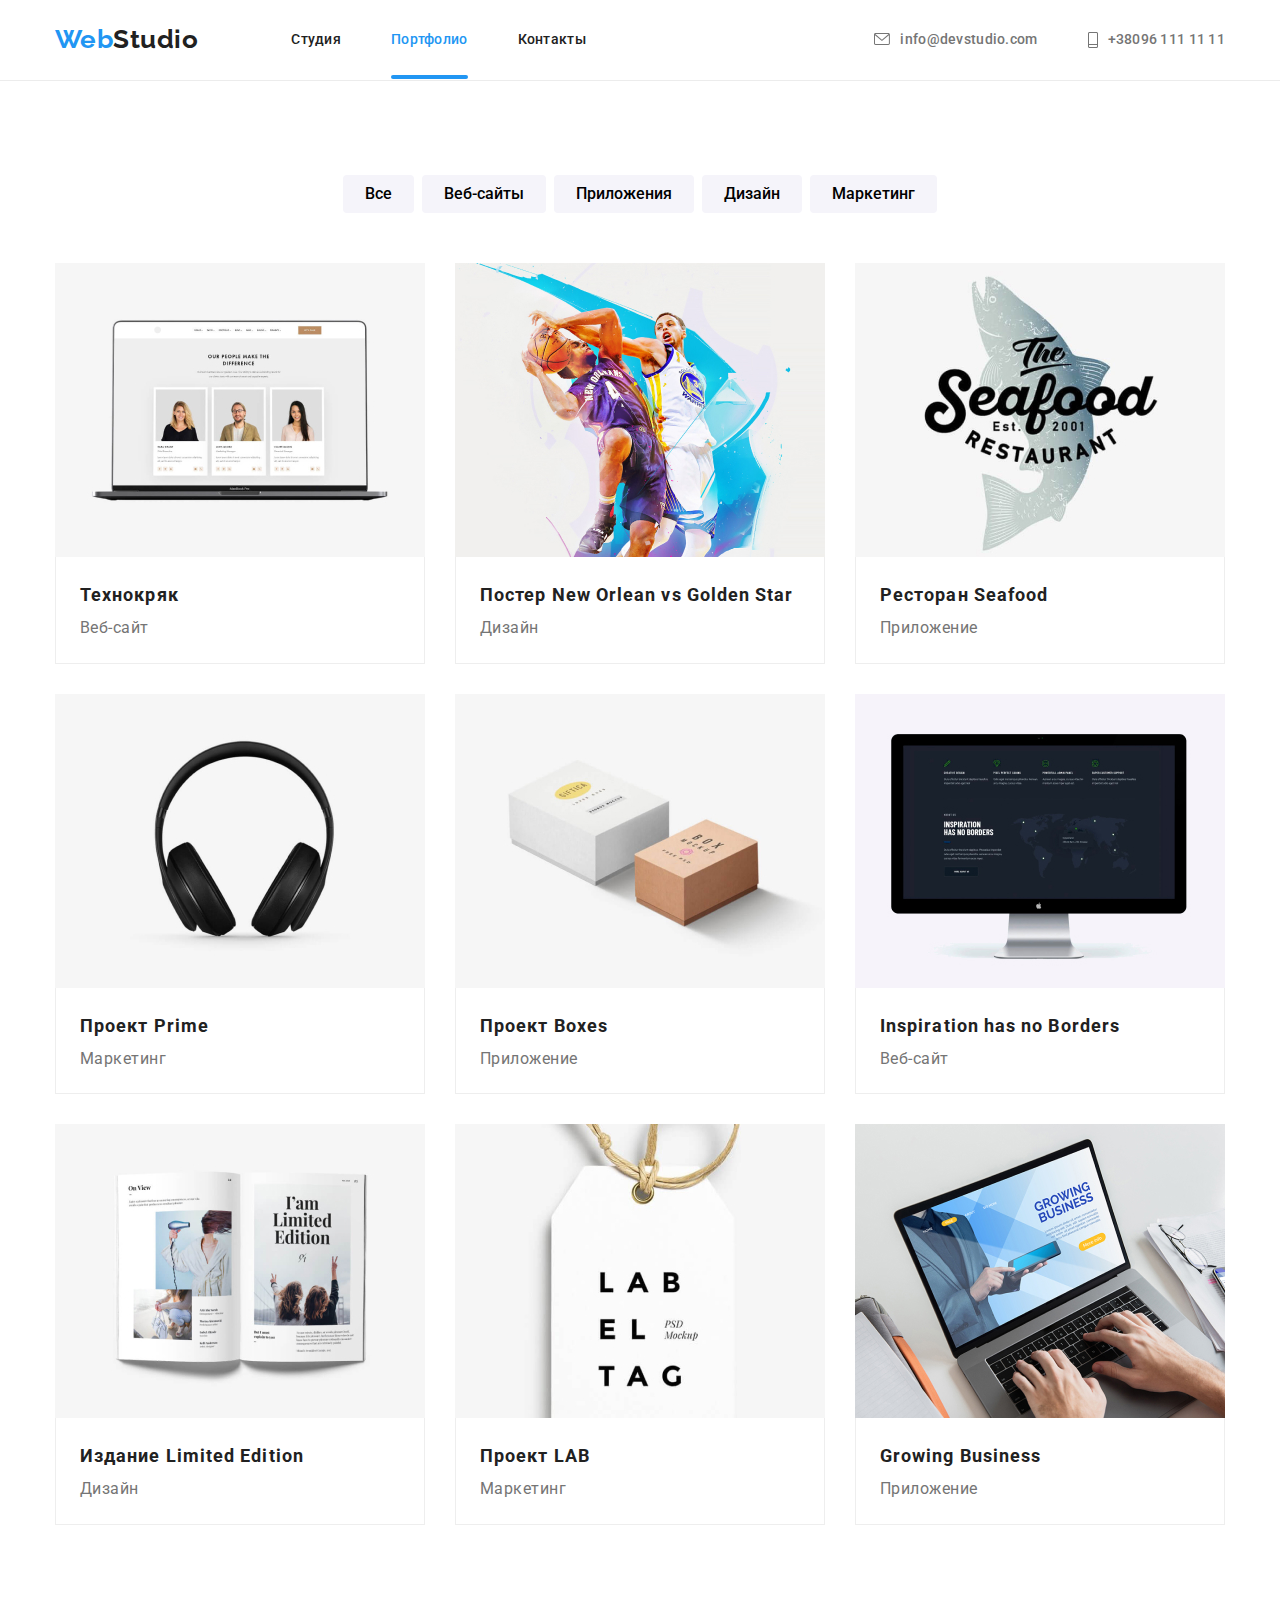
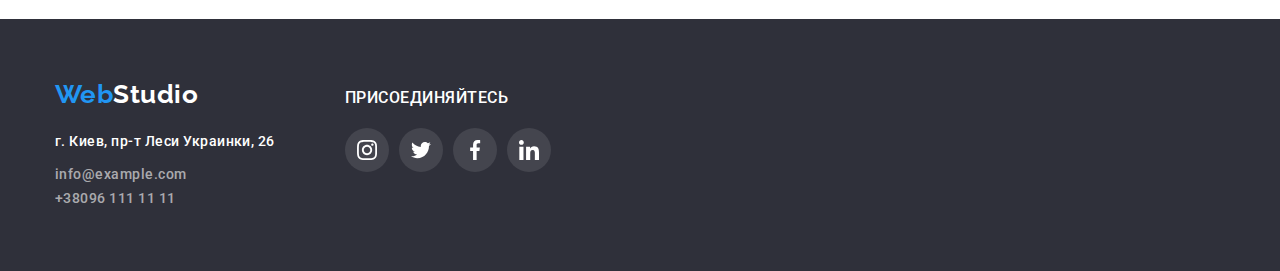
==== portfolio.html @ d7a1a321 "initial commit" ====
<!DOCTYPE html>
<html lang="ru">
  <head>
    <meta charset="UTF-8" />
    <meta name="viewport" content="width=device-width, initial-scale=1.0" />
    <title>Эффективные решения для вашего бизнеса</title>
    <link
      rel="stylesheet"
      href="https://cdnjs.cloudflare.com/ajax/libs/modern-normalize/1.0.0/modern-normalize.min.css"
    />
    <link rel="stylesheet" href="./css/styles.css" />
    <link rel="preconnect" href="https://fonts.gstatic.com" />
    <link
      rel="stylesheet"
      href="https://fonts.googleapis.com/css2?family=Oleo+Script&family=Raleway:wght@700&family=Roboto:wght@400;500;700;900&display=swap"
    />
  </head>
  <body>
    <!--page-top-->
    <header class="header">
      <div class="container">
        <nav class="top-nav">
          <a class="logo-header" lang="en" href="./index.html"
            >Web<span class="logo">Studio</span></a
          >
          <ul class="site-nav">
            <li><a class="site-nav-link" href="./index.html">Студия</a></li>
            <li>
              <a class="site-nav-link current" href="./portfolio.html"
                >Портфолио</a
              >
            </li>
            <li><a class="site-nav-link" href="/">Контакты</a></li>
          </ul>
        </nav>
        <address>
          <ul class="header-contacts">
            <li>
              <a class="link-contacts" href="mailto:info@devstudio.com">
                <svg class="header-mail">
                  <use href="./images/icons/sprite.svg#envelope-hover"></use>
                </svg>
                info@devstudio.com
              </a>
            </li>
            <li>
              <a class="link-contacts" href="tel:+380961111111">
                <svg class="header-phone">
                  <use href="./images/icons/sprite.svg#phone"></use>
                </svg>
                +38096 111 11 11</a
              >
            </li>
          </ul>
        </address>
      </div>
    </header>

    <main>
      <section class="portfolio">
        <div class="container">
          <h1 class="section-title visually-hidden">Проекты</h1>
          <ul class="portfolio-list">
            <li>
              <button type="button" class="portfolio-button">Все</button>
            </li>
            <li>
              <button type="button" class="portfolio-button">Веб-сайты</button>
            </li>
            <li>
              <button type="button" class="portfolio-button">Приложения</button>
            </li>
            <li>
              <button type="button" class="portfolio-button">Дизайн</button>
            </li>
            <li>
              <button type="button" class="portfolio-button">Маркетинг</button>
            </li>
          </ul>

          <h2 class="section-title visually-hidden">Таблица с проектами</h2>
          <ul class="project-list">
            <li class="project-item">
              <a class="project-item-link" href="/">
                <div class="project-photo-wrapper">
                  <img
                    src="images/technocriak.jpg"
                    alt="ноутбук с фото"
                    width="370"
                    height="294"
                  />
                  <p class="overlay">
                    Технокряк это современная площадка распространения
                    коронавируса. Компании используют эту платформу для
                    цифрового шпионажа и атак на защищённые сервера конкурентов.
                  </p>
                </div>
                <div class="project-content">
                  <h3 class="project-name">Технокряк</h3>
                  <p class="text">Веб-сайт</p>
                </div>
              </a>
            </li>
            <li class="project-item">
              <a class="project-item-link" href="/">
                <div class="project-photo-wrapper">
                  <img
                    src="images/basket-playersjpg.jpg"
                    alt="баскетболисты с мячом"
                    width="370"
                    height="294"
                  />
                  <p class="overlay">
                    Технокряк это современная площадка распространения
                    коронавируса. Компании используют эту платформу для
                    цифрового шпионажа и атак на защищённые сервера конкурентов.
                  </p>
                </div>
                <div class="project-content">
                  <h3 class="project-name">Постер New Orlean vs Golden Star</h3>
                  <p class="text">Дизайн</p>
                </div>
              </a>
            </li>
            <li class="project-item">
              <a class="project-item-link" href="/">
                <div class="project-photo-wrapper">
                  <img
                    src="images/rest-logo.jpg"
                    alt="логотип ресторана"
                    width="370"
                    height="294"
                  />
                  <p class="overlay">
                    Технокряк это современная площадка распространения
                    коронавируса. Компании используют эту платформу для
                    цифрового шпионажа и атак на защищённые сервера конкурентов.
                  </p>
                </div>
                <div class="project-content">
                  <h3 class="project-name">Ресторан Seafood</h3>
                  <p class="text">Приложение</p>
                </div>
              </a>
            </li>
            <li class="project-item">
              <a class="project-item-link" href="/">
                <div class="project-photo-wrapper">
                  <img
                    src="images/headphones.jpg"
                    alt="наушники"
                    width="370"
                    height="294"
                  />
                  <p class="overlay">
                    Технокряк это современная площадка распространения
                    коронавируса. Компании используют эту платформу для
                    цифрового шпионажа и атак на защищённые сервера конкурентов.
                  </p>
                </div>
                <div class="project-content">
                  <h3 class="project-name">Проект Prime</h3>
                  <p class="text">Маркетинг</p>
                </div>
              </a>
            </li>
            <li class="project-item">
              <a class="project-item-link" href="/">
                <div class="project-photo-wrapper">
                  <img
                    src="images/boxes.jpg"
                    alt="две коробки"
                    width="370"
                    height="294"
                  />
                  <p class="overlay">
                    Технокряк это современная площадка распространения
                    коронавируса. Компании используют эту платформу для
                    цифрового шпионажа и атак на защищённые сервера конкурентов.
                  </p>
                </div>
                <div class="project-content">
                  <h3 class="project-name">Проект Boxes</h3>
                  <p class="text">Приложение</p>
                </div>
              </a>
            </li>
            <li class="project-item">
              <a class="project-item-link" href="/">
                <div class="project-photo-wrapper">
                  <img
                    src="images/inspiration.jpg"
                    alt="монитор с идеями для вдохновения"
                    width="370"
                    height="294"
                  />
                  <p class="overlay">
                    Технокряк это современная площадка распространения
                    коронавируса. Компании используют эту платформу для
                    цифрового шпионажа и атак на защищённые сервера конкурентов.
                  </p>
                </div>
                <div class="project-content">
                  <h3 class="project-name">Inspiration has no Borders</h3>
                  <p class="text">Веб-сайт</p>
                </div>
              </a>
            </li>
            <li class="project-item">
              <a class="project-item-link" href="/">
                <div class="project-photo-wrapper">
                  <img
                    src="images/magazine.jpg"
                    alt="раскрытый журнал"
                    width="370"
                    height="294"
                  />
                  <p class="overlay">
                    Технокряк это современная площадка распространения
                    коронавируса. Компании используют эту платформу для
                    цифрового шпионажа и атак на защищённые сервера конкурентов.
                  </p>
                </div>
                <div class="project-content">
                  <h3 class="project-name">Издание Limited Edition</h3>
                  <p class="text">Дизайн</p>
                </div>
              </a>
            </li>
            <li class="project-item">
              <a class="project-item-link" href="/">
                <div class="project-photo-wrapper">
                  <img
                    src="images/lab-proj.jpg"
                    alt="бирка"
                    width="370"
                    height="294"
                  />
                  <p class="overlay">
                    Технокряк это современная площадка распространения
                    коронавируса. Компании используют эту платформу для
                    цифрового шпионажа и атак на защищённые сервера конкурентов.
                  </p>
                </div>
                <div class="project-content">
                  <h3 class="project-name">Проект LAB</h3>
                  <p class="text">Маркетинг</p>
                </div>
              </a>
            </li>
            <li class="project-item">
              <a class="project-item-link" href="/">
                <div class="project-photo-wrapper">
                  <img
                    src="images/grow-bsns.jpg"
                    alt="открытый ноутбук"
                    width="370"
                    height="294"
                  />
                  <p class="overlay">
                    Технокряк это современная площадка распространения
                    коронавируса. Компании используют эту платформу для
                    цифрового шпионажа и атак на защищённые сервера конкурентов.
                  </p>
                </div>
                <div class="project-content">
                  <h3 class="project-name">Growing Business</h3>
                  <p class="text">Приложение</p>
                </div>
              </a>
            </li>
          </ul>
        </div>
      </section>
    </main>
    <!--footer-->
    <footer class="footer">
      <div class="container">
        <div class="footer-container-address">
          <a class="logo-footer" lang="en" href="/"
            >Web<span class="logo">Studio</span></a
          >
          <address>
            <ul>
              <li class="footer-adress">г. Киев, пр-т Леси Украинки, 26</li>
              <li>
                <a class="footer-contacts" href="mailto:info@example.com"
                  >info@example.com</a
                >
              </li>
              <li>
                <a class="footer-contacts" href="tel:+380961111111">
                  +38096 111 11 11</a
                >
              </li>
            </ul>
          </address>
        </div>

        <div class="social">
          <p class="social-title">Присоединяйтесь</p>
          <ul class="social-network-list">
            <li class="social-network-items">
              <a class="social-link" href="./">
                <svg class="social-icon">
                  <use href="./images/icons/sprite.svg#instagram"></use>
                </svg>
              </a>
            </li>
            <li class="social-network-items">
              <a class="social-link" href="./">
                <svg class="social-icon">
                  <use href="./images/icons/sprite.svg#twitter"></use>
                </svg>
              </a>
            </li>
            <li class="social-network-items">
              <a class="social-link" href="./">
                <svg class="social-icon">
                  <use href="./images/icons/sprite.svg#facebook"></use>
                </svg>
              </a>
            </li>
            <li class="social-network-items">
              <a class="social-link" href="./">
                <svg class="social-icon">
                  <use href="./images/icons/sprite.svg#linkedin"></use>
                </svg>
              </a>
            </li>
          </ul>
        </div>
      </div>
    </footer>
  </body>
</html>
---- css/styles.css ----
/*background-color: #FFFFFF;*/
/*accent-color: 2196F3*/
/*head-text-color: 212121*/
/*text-color: 757575*/
/*banner-background-color: #2F303A;*/
/*banner-text-color: #FFFFFF;*/
/*team-background-color: #F5F4FA;*/

:root {
  --accent-color: #2196f3;
  --head-text-color: #212121;
  --text-color: #757575;
  --primary-white-color: #ffffff;
  --footer-link-color: rgba(255, 255, 255, 0.6);
  --team-background-color: #f5f4fa;
  --banner-background-color: #2f303a;
  --time-hover: 250ms;
  --timing-function: cubic-bezier(0.4, 0, 0.2, 1);
}
h1,
h2,
h3,
h4,
h5,
h6,
p {
  margin: 0;
}

ul,
ol {
  margin: 0;
  padding: 0;
}

img {
  display: block;
}

a,
ul {
  text-decoration: none;
  list-style: none;
  color: inherit;
}

body {
  color: var(--head-text-color);
  background-color: var(--primary-white-color);
  font-family: Roboto, sans-serif;
  font-weight: 500;
  font-style: normal;
  letter-spacing: 0.03em;
}
/*common*/
.visually-hidden {
  position: absolute !important;
  clip: rect(1px 1px 1px 1px); /* IE6, IE7 */
  clip: rect(1px, 1px, 1px, 1px);
  padding: 0 !important;
  border: 0 !important;
  height: 1px !important;
  width: 1px !important;
  overflow: hidden;
}

.section-title {
  color: var(--head-text-color);
  font-weight: 700;
  font-size: 36px;
  line-height: 1.16;
  text-align: center;

  margin-bottom: 50px;
}

.container {
  width: 1200px;
  padding-left: 15px;
  padding-right: 15px;
  margin-left: auto;
  margin-right: auto;
  text-align: center;
}

/*top-nav*/
.header {
  padding-top: 24px;
  padding-bottom: 25px;

  border-bottom: 1px solid #ececec;
}

.header .container {
  display: flex;
  align-items: center;
  justify-content: space-between;
}

.top-nav {
  background-color: var(--primary-white-color);
  display: flex;
  align-items: center;
}

.logo-header {
  font-family: Raleway;
  font-style: normal;
  font-weight: bold;
  font-size: 26px;
  line-height: 31px;
  color: var(--accent-color);
}

.logo {
  color: var(--head-text-color);
  margin-right: 93px;
}

.site-nav {
  font-family: inherit;
  font-style: normal;
  font-weight: 500;
  font-size: 14px;
  line-height: 1.14;
  letter-spacing: 0.02em;
  display: flex;
  align-items: center;
}

.site-nav > li:not(:last-child),
.header-contacts > li:not(:last-child) {
  margin-right: 50px;
}
.site-nav-link {
  color: var(--head-text-color);
  position: relative;
  padding-bottom: 32px;
  padding-top: 32px;
  transition: color var(--time-hover) var(--timing-function);
}

.site-nav .site-nav-link:hover,
.site-nav .site-nav-link:focus,
.site-nav .site-nav-link:active {
  color: var(--accent-color);
}

.current {
  color: var(--accent-color);
  position: relative;
}
.current::after {
  display: block;
  content: "";
  width: 100%;
  height: 4px;
  border-radius: 2px;
  background-color: var(--accent-color);

  position: absolute;
  bottom: 0;
}

.header-contacts {
  display: flex;
  align-items: center;
  margin-left: auto;
}

.link-contacts {
  color: var(--text-color);
  font-family: inherit;
  font-style: normal;
  font-size: 14px;
  line-height: 1.14;
  letter-spacing: 0.02em;

  display: flex;
  align-items: center;
  fill: currentColor;
  transition: color var(--time-hover) var(--timing-function);
}

.link-contacts:hover,
.link-contacts:focus {
  color: var(--accent-color);
}

.header-mail {
  width: 16px;
  height: 12px;
  display: flex;
  margin-right: 10px;
}
.header-phone {
  width: 10px;
  height: 16px;
  display: flex;
  margin-right: 10px;
}
/*banner*/
.banner {
  background-color: var(--banner-background-color);
  padding-top: 200px;
  padding-bottom: 200px;

  background-image: linear-gradient(
      rgba(47, 48, 58, 0.1),
      rgba(47, 48, 58, 0.1)
    ),
    url("../images/banner.jpg");
  background-size: cover;
  background-repeat: no-repeat;
  background-position: center;
}
.banner-container {
  margin-left: auto;
  margin-right: auto;
  width: 696px;
}
.banner-title {
  color: var(--primary-white-color);
  font-weight: 900;
  font-size: 44px;
  line-height: 1.36;
  text-align: center;
  letter-spacing: 0.06em;
  text-transform: uppercase;

  margin-bottom: 30px;
  padding: 0;
}
.banner-button {
  font-size: 16px;
  font-weight: 700;
  line-height: 1.87;
  text-align: center;
  color: var(--primary-white-color);

  padding: 10px 32px;
  min-width: 200px;
  background-color: var(--accent-color);
  box-shadow: 0px 4px 4px rgba(0, 0, 0, 0.15);
  border: none;
  border-radius: 4px;

  transition: background-color var(--time-hover) var(--timing-function);
}
.banner-button:hover,
.banner-button:focus {
  cursor: pointer;
}
/*after-banner*/
.after-banner {
  padding: 94px 0;
}
.after-banner > .container {
  text-align: left;
}

.after-banner-list > li {
  width: calc((100% - (3 * 30px)) / 4);
}

.after-banner-list {
  display: flex;
}

.after-banner-list > li:not(:last-child) {
  margin-right: 30px;
}

.section-item {
  color: var(--head-text-color);
  font-weight: 700;
  font-size: 14px;
  line-height: 1.14;

  text-transform: uppercase;

  margin-top: 0;
  margin-bottom: 10px;
}

.description {
  color: var(--text-color);
  font-style: normal;
  font-weight: normal;
  font-size: 14px;
  line-height: 1.71;

  margin-top: 0;
  margin-bottom: 0;
}

.info-icons-list {
  display: flex;
  justify-content: center;
  padding-top: 25px;
  padding-bottom: 25px;
  border-radius: 4px;
  background-color: #f5f4fa;
  margin-bottom: 30px;
}

/*what-we-do*/
.what-we-do {
  padding-bottom: 94px;
}

.images-list {
  display: flex;
}

.images-list > li:not(:last-child) {
  margin-right: 30px;
}
.thumb {
  position: relative;
}
.what-we-do-text {
  position: absolute;
  bottom: 0;
  padding-top: 27px;
  padding-bottom: 27px;
  width: 100%;
  font-style: normal;
  font-weight: 700;
  font-size: 14px;
  line-height: 1.14;
  text-align: center;
  text-transform: uppercase;
  color: var(--primary-white-color);
  background: rgba(47, 48, 58, 0.8);
}
/*our-team*/
.section-our-team {
  background-color: var(--team-background-color);
  color: var(--head-text-color);

  padding: 94px 0;
}

.team-list {
  display: flex;
}
.team-list > li {
  background-color: var(--primary-white-color);
  box-shadow: 0px 1px 3px rgba(0, 0, 0, 0.12), 0px 1px 1px rgba(0, 0, 0, 0.14),
    0px 2px 1px rgba(0, 0, 0, 0.2);
  border-radius: 0px 0px 4px 4px;
}
.team-list > li:not(:last-child) {
  margin-right: 30px;
}

.member-card {
  padding: 30px;
}
.team-member {
  font-weight: 500;
  font-size: 16px;
  line-height: 1.18;

  color: var(--head-text-color);

  margin-bottom: 10px;
}

.occupation {
  font-weight: 400;
  font-size: 16px;
  line-height: 1.18;

  color: var(--text-color);
}
.team-social-list {
  display: flex;
  margin-top: 16px;
  justify-content: center;
}
.team-social-list > li:not(:last-child) {
  margin-right: 10px;
}
.social-link {
  display: flex;
  justify-content: center;
  align-items: center;
  width: 44px;
  height: 44px;
  border-radius: 50%;

  transition: background-color var(--time-hover) var(--timing-function);
}

.social-link:hover,
.social-link:focus {
  background-color: var(--accent-color);
  fill: var(--primary-white-color);
}
.social-link:hover .social-icon,
.social-link:focus .social-icon {
  fill: var(--primary-white-color);
}

.social-icon {
  width: 20px;
  height: 20px;
  fill: #afb1b8;
  transition: fill var(--time-hover) var(--timing-function);
}
/*our-clients*/
.our-clients {
  padding-top: 94px;
  padding-bottom: 94px;
}
.clients-list {
  display: flex;
  justify-content: center;
}
.clients-list > li:not(:last-child) {
  margin-right: 30px;
}

.clients-link {
  display: flex;
  justify-content: center;
  align-items: center;
  width: 170px;
  height: 90px;
  border: 1px solid #afb1b8;
  border-radius: 4px;
  fill: #afb1b8;
  transition: border-color var(--time-hover) var(--timing-function);
}

.clients-link:hover,
.clients-link:focus {
  border: 1px solid var(--accent-color);
}
.clients-link:hover .clients-icon,
.clients-link:focus .clients-icon {
  fill: var(--accent-color);
}
.clients-icon {
  transition: fill var(--time-hover) var(--timing-function);
}
/*footer*/
.footer {
  background-color: var(--banner-background-color);
  font-style: normal;
  padding-top: 60px;
  padding-bottom: 60px;
}
.footer > .container {
  display: flex;
  text-align: left;
  align-items: baseline;
}
.footer-container-address {
  display: flex;
  justify-content: baseline;
  flex-direction: column;
  margin-right: 70px;
}
.logo-footer {
  font-family: Raleway;
  font-style: normal;
  font-weight: bold;
  font-size: 26px;
  line-height: 1.19;

  color: var(--accent-color);
}

.footer .logo {
  color: var(--primary-white-color);
  margin-bottom: 20px;
  margin-right: 0;
  padding: 0;
  display: inline-block;
}

.footer-adress {
  color: var(--primary-white-color);
  font-style: normal;
  font-weight: 500;
  font-size: 14px;
  line-height: 1.71;

  margin-top: 0;
  margin-bottom: 9px;
}

.footer-contacts {
  color: var(--footer-link-color);
  font-style: normal;
  font-weight: 500;
  font-size: 14px;
  line-height: 1.71;

  margin-top: 0;
  margin-bottom: 9px;
  transition: color var(--time-hover) var(--timing-function);
}

.social {
  display: flex;
  flex-direction: column;
}

.social-title {
  font-size: 700;
  color: var(--primary-white-color);
  line-height: 1.14;

  text-transform: uppercase;
}
.social-network-list {
  display: flex;
  align-items: flex-start;
  margin-top: 20px;
}
.social-network-list > li:not(:last-child) {
  margin-right: 10px;
}
.social .social-link {
  background: rgba(255, 255, 255, 0.1);
}
.social .social-icon {
  fill: var(--primary-white-color);
}
.social .social-link:hover,
.social .social-link:focus {
  background: var(--accent-color);
}
/*portfolio*/
.portfolio {
  padding-top: 94px;
  padding-bottom: 94px;
}
.portfolio-list {
  display: flex;
  justify-content: center;
  margin-bottom: 50px;
}
.portfolio-list > li:not(:last-child) {
  margin-right: 8px;
}
.portfolio-button {
  background-color: var(--team-background-color);
  font-size: 16px;
  font-weight: 500;
  line-height: 1.6;
  text-align: center;

  padding: 6px 22px;
  border: none;
  border-radius: 4px;
  transition: color var(--time-hover) var(--timing-function),
    background-color var(--time-hover) var(--timing-function);
}

.portfolio-button:hover,
.portfolio-button:focus,
.portfolio-button:active {
  background-color: var(--accent-color);
  color: var(--primary-white-color);
  cursor: pointer;
}
.project-list {
  display: flex;
  flex-wrap: wrap;

  margin-right: -30px;
  margin-bottom: -30px;
}

.project-content {
  padding: 20px 24px;
  text-align: left;
  border-bottom: 1px solid #eeeeee;
  border-right: 1px solid #eeeeee;
  border-left: 1px solid #eeeeee;
}
.project-item {
  margin-right: 30px;
  margin-bottom: 30px;
  width: calc((100% - (3 * 30px)) / 3);
  box-sizing: border-box;
}
.project-name {
  font-weight: 700;
  font-size: 18px;
  line-height: 2;
  letter-spacing: 0.06em;
  color: var(--head-text-color);

  margin-bottom: 4;
}

.text {
  font-weight: 400;
  font-size: 16px;
  line-height: 1.87;

  color: var(--text-color);

  margin-top: 0;
  margin-bottom: 0;
}
.project-item-link {
  display: block;
  width: 100%;
  height: 100%;
}

.project-item-link:hover,
.project-item-link:focus {
  box-shadow: 0px 1px 1px rgba(0, 0, 0, 0.12), 0px 4px 4px rgba(0, 0, 0, 0.06),
    1px 4px 6px rgba(0, 0, 0, 0.16);
}

.project-photo-wrapper {
  position: relative;
  overflow: hidden;
}
.overlay {
  position: absolute;
  top: 0;
  left: 0;
  width: 100%;
  height: 100%;
  background: rgba(33, 150, 243, 0.9);
  color: var(--primary-white-color);
  text-align: left;
  font-weight: 400;
  font-size: 18px;
  line-height: 1.55;
  padding: 63px 24px;
  overflow: auto;
  transform: translateY(100%);
  transition: transform var(--time-hover) var(--timing-function);
}
.project-item-link:hover .overlay,
.project-item-link:focus .overlay {
  box-shadow: 0px 1px 1px rgba(0, 0, 0, 0.12), 0px 4px 4px rgba(0, 0, 0, 0.06),
    1px 4px 6px rgba(0, 0, 0, 0.16);
  transform: translateY(0);
}

/*modal-window*/
.backdrop {
  position: fixed;
  top: 0;
  left: 0;
  width: 100%;
  height: 100%;
  background: rgba(0, 0, 0, 0.2);

  opacity: 1;
  visibility: visible;
  transition: opacity var(--time-hover) var(--timing-function),
    visibility var(--time-hover) var(--timing-function);
}
.backdrop.is-hidden {
  visibility: hidden;
  opacity: 0;
  pointer-events: none;
}
.modal {
  position: absolute;
  top: 50%;
  left: 50%;
  transform: translate(-50%, -50%);
  transition: transform var(--time-hover) var(--timing-function);
  min-width: 528px;
  min-height: 530px;

  background: var(--primary-white-color);
  box-shadow: 0px 1px 3px rgba(0, 0, 0, 0.12), 0px 1px 1px rgba(0, 0, 0, 0.14),
    0px 2px 1px rgba(0, 0, 0, 0.2);
  border-radius: 4px;
}
.button-close {
  display: block;
  position: absolute;
  top: 8px;
  right: 8px;
  width: 30px;
  height: 30px;
  background: transparent;
  border: 1px solid rgba(0, 0, 0, 0.1);
  border-radius: 50%;
  cursor: pointer;
}
.icon-close {
  position: absolute;
  top: 50%;
  left: 50%;
  transform: translate(-50%, -50%);
  fill: #000000;
}
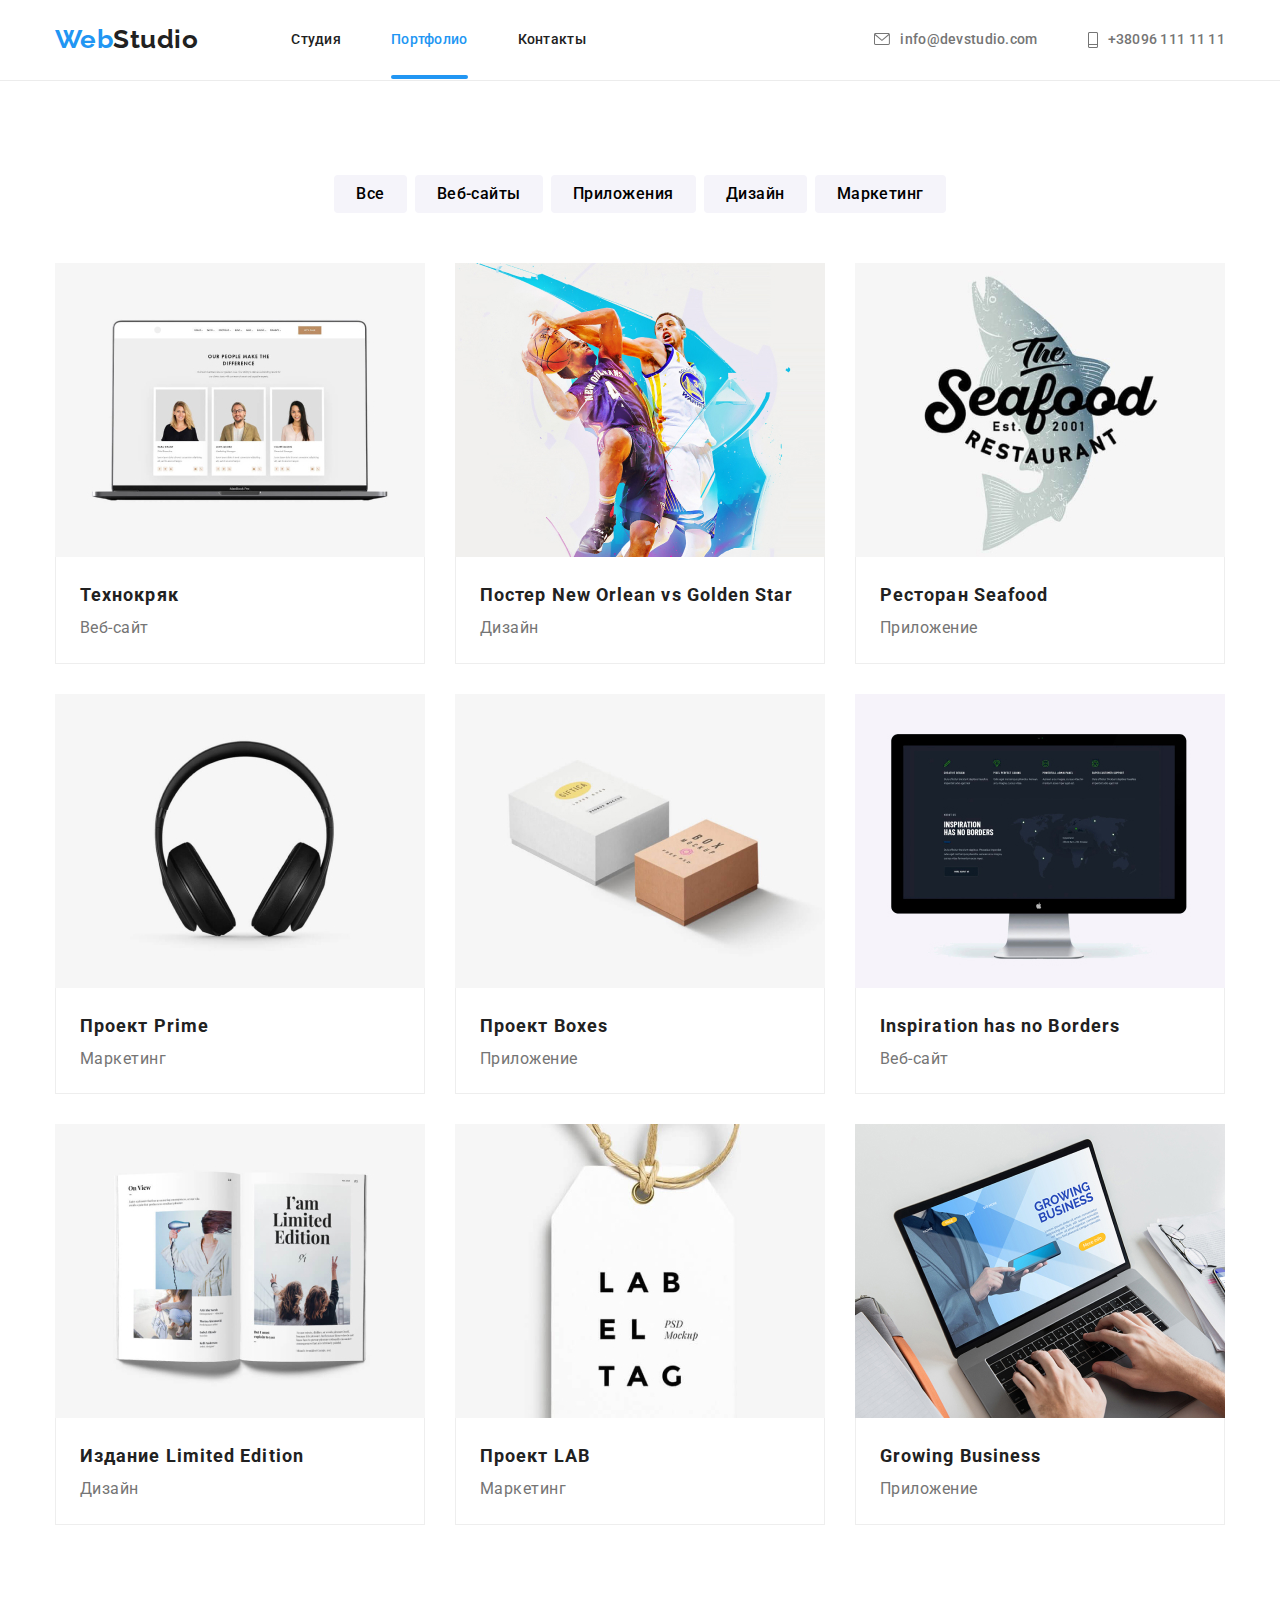
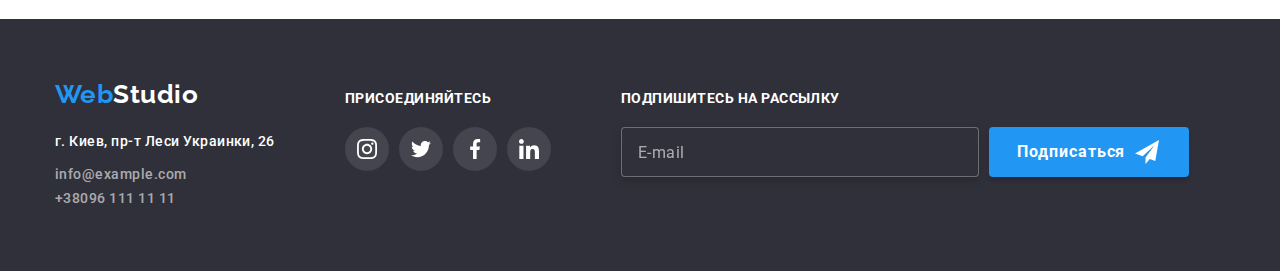
==== commit 3d916cdc: "added  footer subscribe & modal-window" ====
--- a/portfolio.html
+++ b/portfolio.html
@@ -62,19 +62,27 @@
           <h1 class="section-title visually-hidden">Проекты</h1>
           <ul class="portfolio-list">
             <li>
-              <button type="button" class="portfolio-button">Все</button>
-            </li>
-            <li>
-              <button type="button" class="portfolio-button">Веб-сайты</button>
-            </li>
-            <li>
-              <button type="button" class="portfolio-button">Приложения</button>
-            </li>
-            <li>
-              <button type="button" class="portfolio-button">Дизайн</button>
-            </li>
-            <li>
-              <button type="button" class="portfolio-button">Маркетинг</button>
+              <button type="button" class="button portfolio-button">Все</button>
+            </li>
+            <li>
+              <button type="button" class="button portfolio-button">
+                Веб-сайты
+              </button>
+            </li>
+            <li>
+              <button type="button" class="button portfolio-button">
+                Приложения
+              </button>
+            </li>
+            <li>
+              <button type="button" class="button portfolio-button">
+                Дизайн
+              </button>
+            </li>
+            <li>
+              <button type="button" class="button portfolio-button">
+                Маркетинг
+              </button>
             </li>
           </ul>
 
@@ -330,6 +338,26 @@
             </li>
           </ul>
         </div>
+
+         <div class="subscribe">
+          <p class="subscribe-title">Подпишитесь на рассылку</p>
+          <form class="subscribe-form">
+            <input
+              class="subscribe-form-line"
+              type="email"
+              name="email"
+              id="email-footer"
+              placeholder="E-mail"
+            />
+
+            <button type="submit" class="button subscribe-button">
+              Подписаться
+              <svg class="button-icon" width="24" height="24">
+                <use href="./images/icons/sprite.svg#icon-send"></use>
+              </svg>
+            </button>
+  
+        </div>
       </div>
     </footer>
   </body>
--- a/css/styles.css
+++ b/css/styles.css
@@ -83,6 +83,15 @@
   text-align: center;
 }
 
+.button {
+  font-size: 16px;
+  font-weight: 700;
+  line-height: 1.87;
+  letter-spacing: 0.06em;
+  text-align: center;
+  border: none;
+  border-radius: 4px;
+}
 /*top-nav*/
 .header {
   padding-top: 24px;
@@ -232,18 +241,12 @@
   padding: 0;
 }
 .banner-button {
-  font-size: 16px;
-  font-weight: 700;
-  line-height: 1.87;
-  text-align: center;
   color: var(--primary-white-color);
 
   padding: 10px 32px;
   min-width: 200px;
   background-color: var(--accent-color);
   box-shadow: 0px 4px 4px rgba(0, 0, 0, 0.15);
-  border: none;
-  border-radius: 4px;
 
   transition: background-color var(--time-hover) var(--timing-function);
 }
@@ -511,7 +514,8 @@
 }
 
 .social-title {
-  font-size: 700;
+  font-size: 14px;
+  font-weight: 700;
   color: var(--primary-white-color);
   line-height: 1.14;
 
@@ -535,6 +539,69 @@
 .social .social-link:focus {
   background: var(--accent-color);
 }
+
+.subscribe {
+  display: flex;
+  flex-direction: column;
+  justify-content: flex-start;
+  margin-left: 70px;
+}
+.subscribe-title {
+  font-size: 14px;
+  font-weight: 700;
+  color: var(--primary-white-color);
+  line-height: 1.14;
+
+  text-transform: uppercase;
+}
+.subscribe-form {
+  display: flex;
+  margin-top: 20px;
+}
+
+.subscribe-form-line {
+  width: 358px;
+  height: 50px;
+  background-color: var(--banner-background-color);
+  border: 1px solid rgba(255, 255, 255, 0.3);
+  filter: drop-shadow(0px 4px 4px rgba(0, 0, 0, 0.15));
+  border-radius: 4px;
+  margin-right: 10px;
+  padding-top: 15px;
+  padding-bottom: 15px;
+  padding-left: 16px;
+
+  font-weight: 400;
+  font-size: 16px;
+  line-height: 1.25;
+  letter-spacing: 0.03em;
+  color: var(--primary-white-color);
+}
+.subscribe-form-line::placeholder {
+  color: var(--footer-link-color);
+}
+.subscribe-button {
+  display: flex;
+  align-items: center;
+  background-color: var(--accent-color);
+  color: var(--primary-white-color);
+  box-shadow: 0px 4px 4px rgba(0, 0, 0, 0.15);
+  border: none;
+  width: 200px;
+  height: 50px;
+  padding: 10px 28px;
+
+  transition: background-color var(--time-hover) var(--timing-function);
+}
+.subscribe-button:hover,
+.subscribe-button:focus {
+  cursor: pointer;
+}
+.button-icon {
+  fill: currentColor;
+  margin-left: 10px;
+}
+
 /*portfolio*/
 .portfolio {
   padding-top: 94px;
@@ -550,14 +617,10 @@
 }
 .portfolio-button {
   background-color: var(--team-background-color);
-  font-size: 16px;
   font-weight: 500;
   line-height: 1.6;
-  text-align: center;
-
+  letter-spacing: 0.03em;
   padding: 6px 22px;
-  border: none;
-  border-radius: 4px;
   transition: color var(--time-hover) var(--timing-function),
     background-color var(--time-hover) var(--timing-function);
 }
@@ -677,6 +740,7 @@
   transition: transform var(--time-hover) var(--timing-function);
   min-width: 528px;
   min-height: 530px;
+  padding: 40px;
 
   background: var(--primary-white-color);
   box-shadow: 0px 1px 3px rgba(0, 0, 0, 0.12), 0px 1px 1px rgba(0, 0, 0, 0.14),
@@ -702,3 +766,158 @@
   transform: translate(-50%, -50%);
   fill: #000000;
 }
+.button-close:hover .icon-close,
+.button-close:focus .icon-close {
+  fill: var(--accent-color);
+}
+/*modal-form*/
+
+.modal-form {
+  display: flex;
+  flex-direction: column;
+}
+.form-title {
+  font-size: 20px;
+  font-weight: 700;
+  line-height: 1.15;
+  text-align: center;
+  margin-bottom: 12px;
+}
+
+.user-info-line {
+  display: flex;
+  flex-direction: column;
+
+  margin-bottom: 10px;
+  position: relative;
+}
+
+.user-info-label {
+  font-weight: 400;
+  font-size: 12px;
+  line-height: 1.16;
+  letter-spacing: 0.01em;
+
+  color: var(--text-color);
+}
+
+.user-info-line-input {
+  width: 448px;
+  height: 40px;
+  border: 1px solid rgba(33, 33, 33, 0.2);
+  border-radius: 4px;
+  margin-top: 4px;
+  padding-left: 42px;
+  outline: none;
+
+  transition: border-color var(--time-hover) var(--timing-function);
+}
+
+.user-info-line-input:focus {
+  border-color: var(--accent-color);
+  cursor: pointer;
+}
+
+.user-info-line-input:focus + .form-icon {
+  fill: var(--accent-color);
+  cursor: pointer;
+}
+
+.form-icon {
+  position: absolute;
+  left: 12px;
+  bottom: 11px;
+  display: inline-block;
+
+  transition: fill var(--time-hover) var(--timing-function);
+}
+
+.user-info-textarea {
+  display: block;
+}
+
+.user-info-line-comment {
+  outline: none;
+  resize: none;
+  height: 120px;
+  width: 100%;
+  border: 1px solid rgba(33, 33, 33, 0.2);
+  border-radius: 4px;
+  margin-top: 4px;
+  padding: 12px 16px;
+  overflow: auto;
+
+  transition: border-color var(--time-hover) var(--timing-function);
+}
+
+.user-info-line-comment::placeholder {
+  font-weight: 400;
+  font-size: 14px;
+  line-height: 1.14;
+  letter-spacing: 0.01em;
+  color: rgba(117, 117, 117, 0.5);
+}
+
+.user-info-line-comment:focus {
+  border-color: var(--accent-color);
+  cursor: pointer;
+}
+
+.agreement-text::before {
+  display: inline-block;
+  content: "";
+  margin-right: 9px;
+  width: 16px;
+  height: 15px;
+  border: 2px solid #000000;
+  box-sizing: border-box;
+  border-radius: 2px;
+}
+
+.agreement-input:checked + .agreement-text::before {
+  background-color: var(--accent-color);
+  border-color: transparent;
+  background-repeat: no-repeat;
+}
+.agreement-input:focus + .agreement-text::before {
+  border-color: var(--accent-color);
+}
+.agreement-input:focus + .agreement-text::before {
+  background-image: url("../images/icons/tick.svg");
+}
+
+.agreement-text {
+  display: flex;
+  justify-content: center;
+  flex-wrap: wrap;
+  margin-left: auto;
+  margin-right: auto;
+  margin-bottom: 30px;
+  margin-top: 20px;
+
+  font-weight: 400;
+  font-size: 14px;
+  line-height: 1.71;
+  color: var(--text-color);
+  text-align: center;
+}
+
+.agreement-link {
+  text-decoration: underline;
+  color: var(--accent-color);
+}
+
+.submit {
+  display: flex;
+  justify-content: center;
+}
+
+.submit-button {
+  background-color: var(--accent-color);
+  color: var(--primary-white-color);
+  box-shadow: 0px 4px 4px rgba(0, 0, 0, 0.15);
+  cursor: pointer;
+  width: 200px;
+  height: 50px;
+  padding: 10px, 55px;
+}
